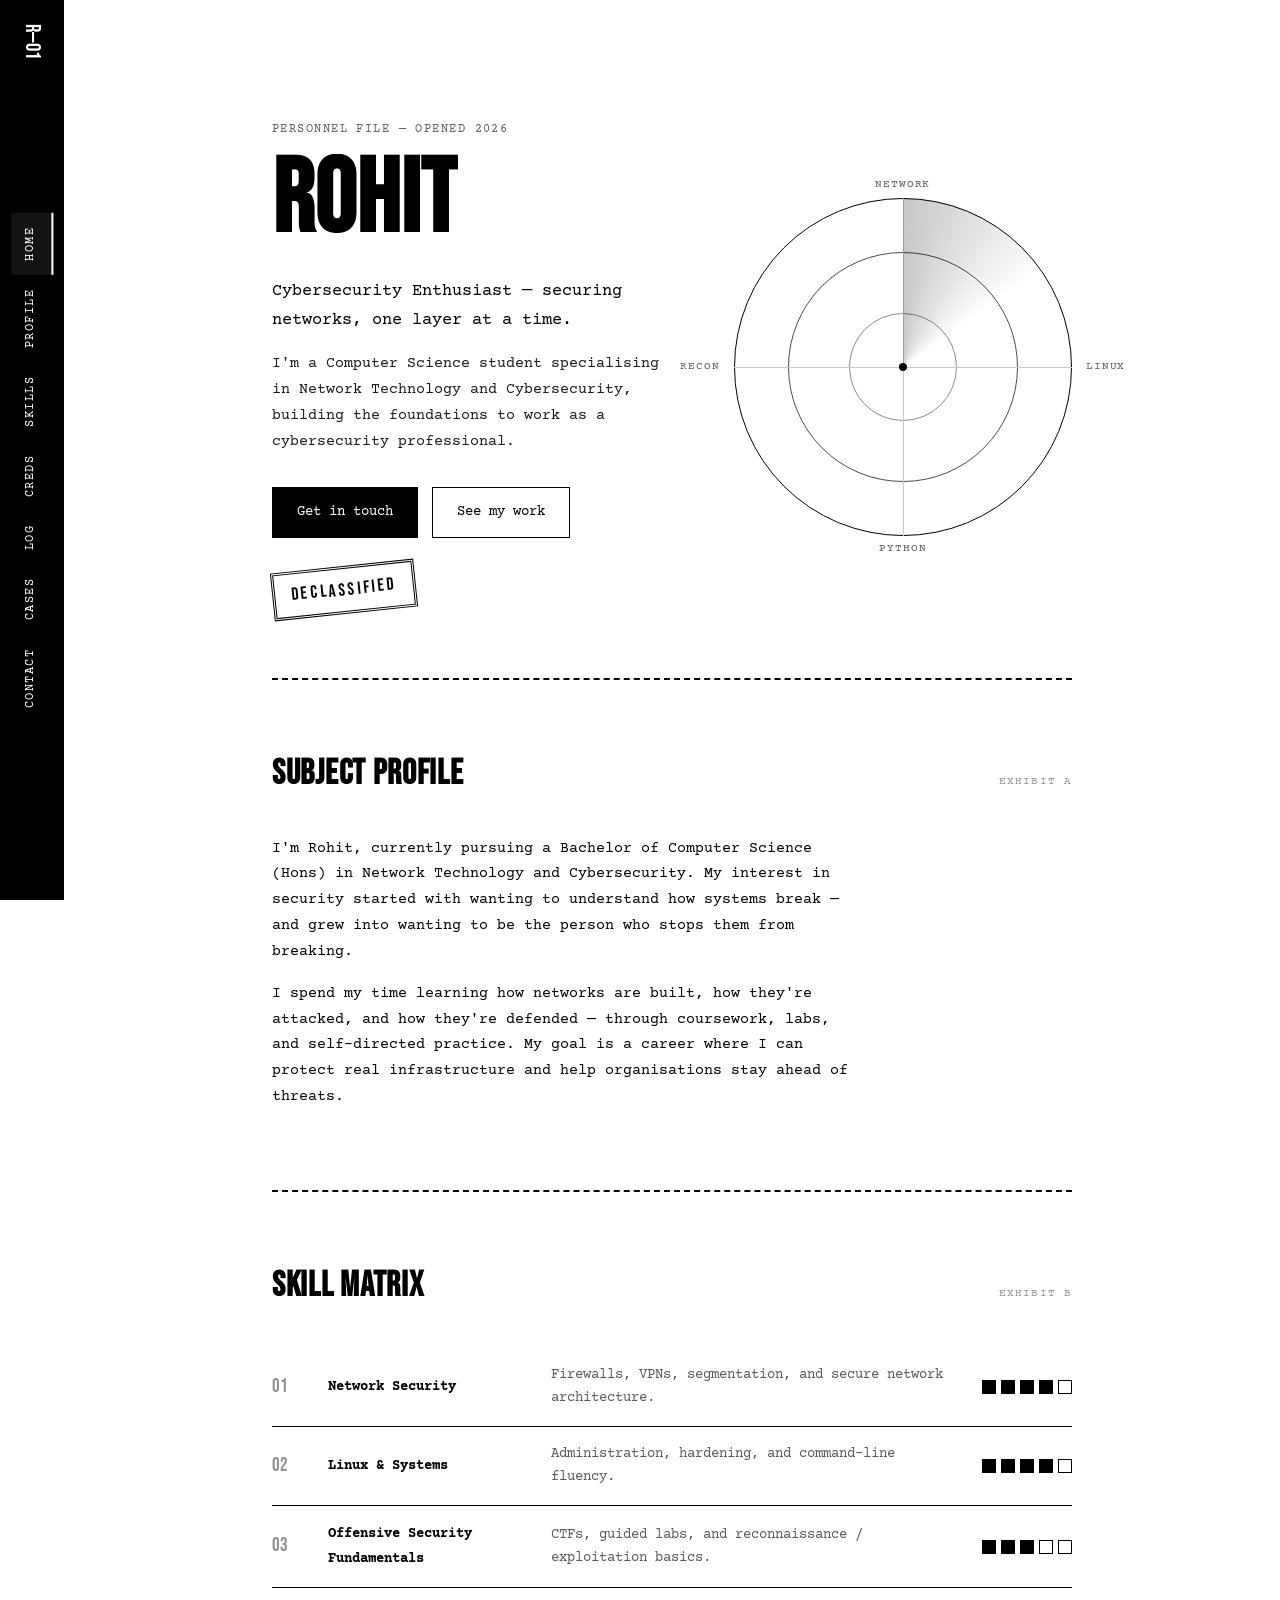
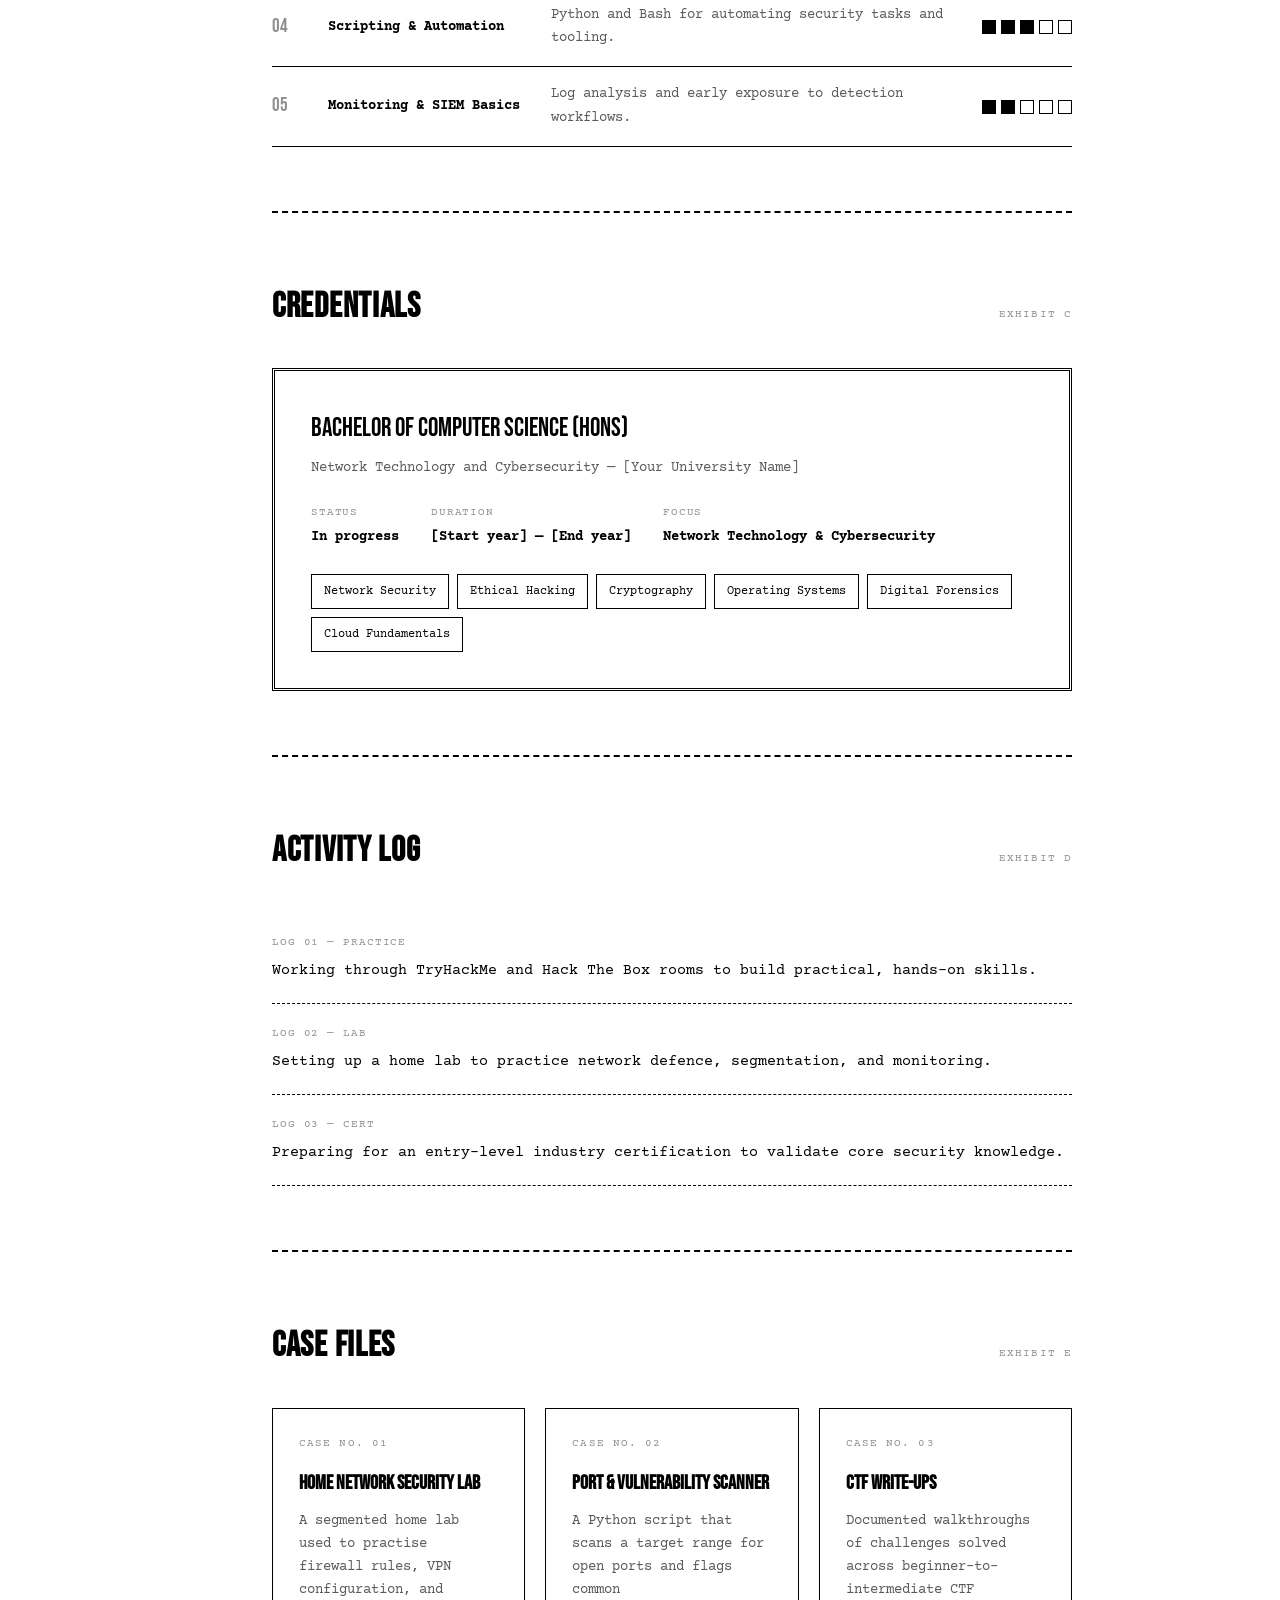
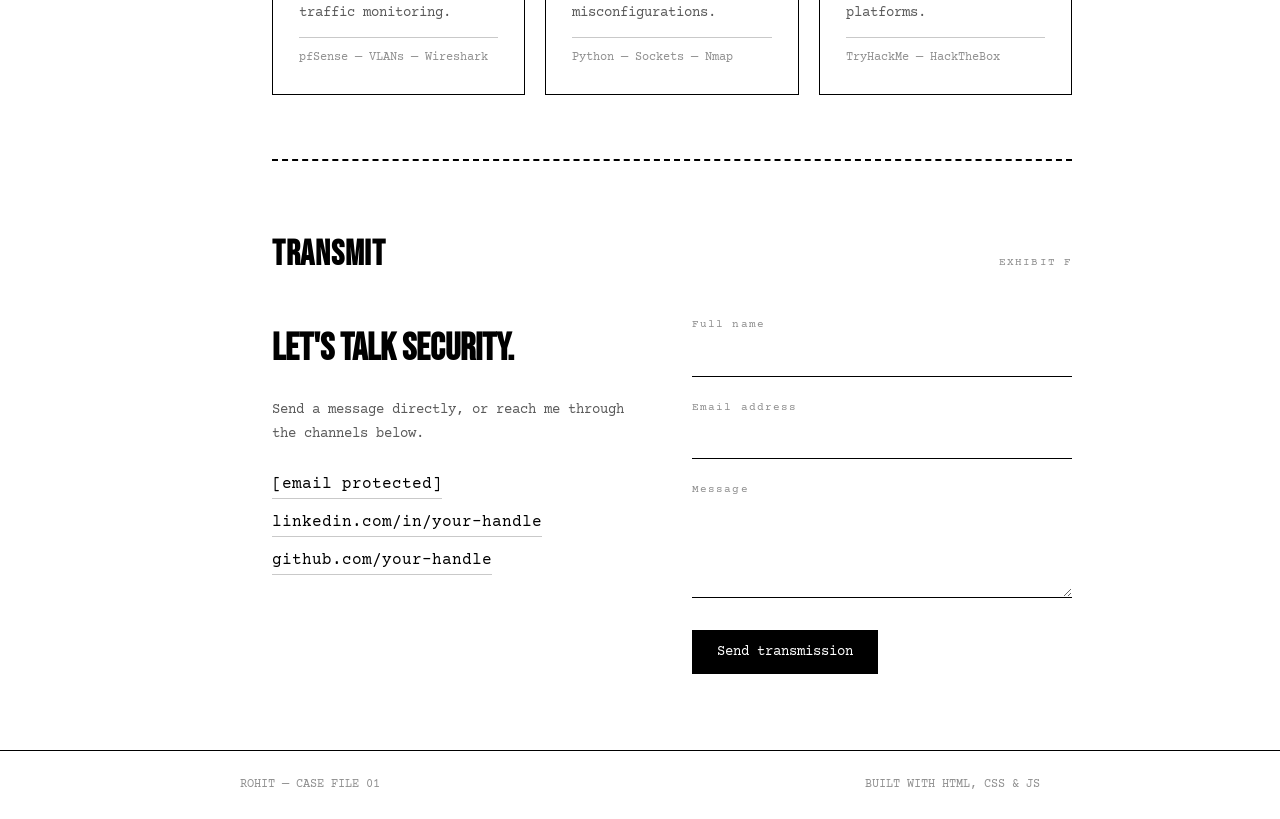
==== portfolio/index.html @ 773efa2f "Add portfolio folder" ====
<!DOCTYPE html>
<html lang="en">
<head>
<meta charset="UTF-8">
<meta name="viewport" content="width=device-width, initial-scale=1, viewport-fit=cover">
<title>Rohit — Case File</title>
<link rel="icon" href="favicon.ico">

<!-- Two Google Fonts: Bebas Neue for big headings, Courier Prime for body text (typewriter feel) -->
<link rel="preconnect" href="https://fonts.googleapis.com">
<link rel="preconnect" href="https://fonts.gstatic.com" crossorigin>
<link href="https://fonts.googleapis.com/css2?family=Bebas+Neue&family=Courier+Prime:wght@400;700&display=swap" rel="stylesheet">

<link rel="stylesheet" href="assets/css/style.css">
</head>
<body>

<!-- ===== SIDEBAR (desktop) ===== -->
<div class="sidebar">
  <div class="logo">R—01</div>
  <nav id="navLinks">
    <a href="#hero">HOME</a>
    <a href="#about">PROFILE</a>
    <a href="#focus">SKILLS</a>
    <a href="#education">CREDS</a>
    <a href="#now">LOG</a>
    <a href="#work">CASES</a>
    <a href="#contact">CONTACT</a>
  </nav>
  <div></div>
</div>

<!-- ===== TOP BAR (mobile) ===== -->
<nav class="mobile-nav">
  <a href="#hero">HOME</a>
  <a href="#about">PROFILE</a>
  <a href="#focus">SKILLS</a>
  <a href="#education">CREDS</a>
  <a href="#now">LOG</a>
  <a href="#work">CASES</a>
  <a href="#contact">CONTACT</a>
</nav>

<main>
  <div class="container">

    <!-- ===== HERO ===== -->
    <section id="hero" class="hero">
      <div class="hero-text">
        <div class="kicker">PERSONNEL FILE — OPENED 2026</div>

        <div class="redact-box">
          <h1>ROHIT</h1>
          <div class="redact-bar"></div>
        </div>

        <p class="role">Cybersecurity Enthusiast — securing networks, one layer at a time.</p>
        <p class="lede">I'm a Computer Science student specialising in Network Technology and Cybersecurity, building the foundations to work as a cybersecurity professional.</p>

        <div class="btn-row">
          <a class="btn filled" href="#contact">Get in touch</a>
          <a class="btn" href="#work">See my work</a>
        </div>

        <div class="stamp">DECLASSIFIED</div>
      </div>

      <div class="hero-radar">
        <div class="radar-wrap" aria-hidden="true">
          <div class="radar-ring r1"></div>
          <div class="radar-ring r2"></div>
          <div class="radar-ring r3"></div>
          <div class="radar-cross"></div>
          <div class="radar-sweep"></div>
          <div class="radar-center"></div>
          <span class="radar-label n">NETWORK</span>
          <span class="radar-label e">LINUX</span>
          <span class="radar-label s">PYTHON</span>
          <span class="radar-label w">RECON</span>
        </div>
      </div>
    </section>

    <hr class="divider">

    <!-- ===== ABOUT ===== -->
    <section id="about" class="about">
      <div class="section-head">
        <h2>Subject Profile</h2>
        <span class="label">EXHIBIT A</span>
      </div>
      <p>I'm Rohit, currently pursuing a Bachelor of Computer Science (Hons) in Network Technology and Cybersecurity. My interest in security started with wanting to understand how systems break — and grew into wanting to be the person who stops them from breaking.</p>
      <p>I spend my time learning how networks are built, how they're attacked, and how they're defended — through coursework, labs, and self-directed practice. My goal is a career where I can protect real infrastructure and help organisations stay ahead of threats.</p>
    </section>

    <hr class="divider">

    <!-- ===== SKILLS ===== -->
    <section id="focus">
      <div class="section-head">
        <h2>Skill Matrix</h2>
        <span class="label">EXHIBIT B</span>
      </div>

      <div class="skill-row">
        <span class="index">01</span>
        <span class="name">Network Security</span>
        <span class="desc">Firewalls, VPNs, segmentation, and secure network architecture.</span>
        <div class="boxes"><span class="filled"></span><span class="filled"></span><span class="filled"></span><span class="filled"></span><span></span></div>
      </div>
      <div class="skill-row">
        <span class="index">02</span>
        <span class="name">Linux &amp; Systems</span>
        <span class="desc">Administration, hardening, and command-line fluency.</span>
        <div class="boxes"><span class="filled"></span><span class="filled"></span><span class="filled"></span><span class="filled"></span><span></span></div>
      </div>
      <div class="skill-row">
        <span class="index">03</span>
        <span class="name">Offensive Security Fundamentals</span>
        <span class="desc">CTFs, guided labs, and reconnaissance / exploitation basics.</span>
        <div class="boxes"><span class="filled"></span><span class="filled"></span><span class="filled"></span><span></span><span></span></div>
      </div>
      <div class="skill-row">
        <span class="index">04</span>
        <span class="name">Scripting &amp; Automation</span>
        <span class="desc">Python and Bash for automating security tasks and tooling.</span>
        <div class="boxes"><span class="filled"></span><span class="filled"></span><span class="filled"></span><span></span><span></span></div>
      </div>
      <div class="skill-row">
        <span class="index">05</span>
        <span class="name">Monitoring &amp; SIEM Basics</span>
        <span class="desc">Log analysis and early exposure to detection workflows.</span>
        <div class="boxes"><span class="filled"></span><span class="filled"></span><span></span><span></span><span></span></div>
      </div>
    </section>

    <hr class="divider">

    <!-- ===== EDUCATION ===== -->
    <section id="education">
      <div class="section-head">
        <h2>Credentials</h2>
        <span class="label">EXHIBIT C</span>
      </div>
      <div class="credential">
        <div class="degree">Bachelor of Computer Science (Hons)</div>
        <div class="school">Network Technology and Cybersecurity — [Your University Name]</div>
        <div class="cred-meta">
          <div><span>STATUS</span><b>In progress</b></div>
          <div><span>DURATION</span><b>[Start year] — [End year]</b></div>
          <div><span>FOCUS</span><b>Network Technology &amp; Cybersecurity</b></div>
        </div>
        <ul class="course-list">
          <li>Network Security</li>
          <li>Ethical Hacking</li>
          <li>Cryptography</li>
          <li>Operating Systems</li>
          <li>Digital Forensics</li>
          <li>Cloud Fundamentals</li>
        </ul>
      </div>
    </section>

    <hr class="divider">

    <!-- ===== ACTIVITY LOG ===== -->
    <section id="now">
      <div class="section-head">
        <h2>Activity Log</h2>
        <span class="label">EXHIBIT D</span>
      </div>
      <div class="log-item">
        <span class="tag">LOG 01 — PRACTICE</span>
        <p>Working through TryHackMe and Hack The Box rooms to build practical, hands-on skills.</p>
      </div>
      <div class="log-item">
        <span class="tag">LOG 02 — LAB</span>
        <p>Setting up a home lab to practice network defence, segmentation, and monitoring.</p>
      </div>
      <div class="log-item">
        <span class="tag">LOG 03 — CERT</span>
        <p>Preparing for an entry-level industry certification to validate core security knowledge.</p>
      </div>
    </section>

    <hr class="divider">

    <!-- ===== PROJECTS ===== -->
    <section id="work">
      <div class="section-head">
        <h2>Case Files</h2>
        <span class="label">EXHIBIT E</span>
      </div>
      <div class="cases">
        <div class="case-card">
          <span class="num">CASE NO. 01</span>
          <h3>Home Network Security Lab</h3>
          <p>A segmented home lab used to practise firewall rules, VPN configuration, and traffic monitoring.</p>
          <span class="stack">pfSense — VLANs — Wireshark</span>
        </div>
        <div class="case-card">
          <span class="num">CASE NO. 02</span>
          <h3>Port &amp; Vulnerability Scanner</h3>
          <p>A Python script that scans a target range for open ports and flags common misconfigurations.</p>
          <span class="stack">Python — Sockets — Nmap</span>
        </div>
        <div class="case-card">
          <span class="num">CASE NO. 03</span>
          <h3>CTF Write-ups</h3>
          <p>Documented walkthroughs of challenges solved across beginner-to-intermediate CTF platforms.</p>
          <span class="stack">TryHackMe — HackTheBox</span>
        </div>
      </div>
    </section>

    <hr class="divider">

    <!-- ===== CONTACT ===== -->
    <section id="contact">
      <div class="section-head">
        <h2>Transmit</h2>
        <span class="label">EXHIBIT F</span>
      </div>
      <div class="transmit">
        <div class="transmit-info">
          <h2>Let's talk security.</h2>
          <p>Send a message directly, or reach me through the channels below.</p>
          <div class="direct-links">
            <a href="mailto:[email protected]">[email protected]</a>
            <a href="https://linkedin.com/in/your-handle" target="_blank" rel="noopener">linkedin.com/in/your-handle</a>
            <a href="https://github.com/your-handle" target="_blank" rel="noopener">github.com/your-handle</a>
          </div>
        </div>

        <form id="transmitForm">
          <div class="field">
            <label for="fname">Full name</label>
            <input type="text" id="fname" required>
          </div>
          <div class="field">
            <label for="femail">Email address</label>
            <input type="email" id="femail" required>
          </div>
          <div class="field">
            <label for="fmsg">Message</label>
            <textarea id="fmsg" required></textarea>
          </div>
          <button type="submit" class="btn filled">Send transmission</button>
          <div class="form-status" id="formStatus"></div>
        </form>
      </div>
    </section>

  </div>
</main>

<footer>
  <div class="foot-inner">
    <span>ROHIT — CASE FILE 01</span>
    <span>BUILT WITH HTML, CSS &amp; JS</span>
  </div>
</footer>

<script src="assets/js/main.js"></script>

</body>
</html>
---- portfolio/assets/css/style.css ----
/* ============================================
   1. VARIABLES — all colors/fonts defined once
   ============================================ */
:root{
  --black:#000000;
  --white:#ffffff;
  --gray:#5a5a5a;
  --gray-light:#8f8f8f;
  --line-light:#c9c9c9;
  --font-heading:'Bebas Neue', sans-serif;
  --font-body:'Courier Prime', monospace;
  --sidebar-width:64px;
}

/* ============================================
   2. RESET — basic reset so browsers behave the same
   ============================================ */
*{ box-sizing:border-box; margin:0; padding:0; }

body{
  background:var(--white);
  color:var(--black);
  font-family:var(--font-body);
  line-height:1.7;
}

a{ color:inherit; text-decoration:none; }

/* ============================================
   3. SIDEBAR NAVIGATION (desktop)
   A fixed black strip on the left with vertical text links.
   "writing-mode: vertical-rl" is what turns the text sideways.
   ============================================ */
.sidebar{
  position:fixed;
  top:0; left:0; bottom:0;
  width:var(--sidebar-width);
  background:var(--black);
  display:flex;
  flex-direction:column;
  align-items:center;
  justify-content:space-between;
  padding:24px 0;
}
.sidebar .logo{
  color:var(--white);
  font-family:var(--font-heading);
  font-size:1.3rem;
  writing-mode:vertical-rl; /* rotates the text to run top-to-bottom */
}
.sidebar nav{ display:flex; flex-direction:column; }
.sidebar nav a{
  writing-mode:vertical-rl;
  transform:rotate(180deg); /* flips it so it still reads correctly */
  color:var(--white);
  font-size:0.75rem;
  letter-spacing:0.12em;
  padding:14px 10px;
  border-left:2px solid transparent;
}
.sidebar nav a:hover,
.sidebar nav a.active{
  border-left-color:var(--white);
  background:rgba(255,255,255,0.08);
}

/* Hide the sidebar on small screens and use a top bar instead */
.sidebar{ display:none; }
.mobile-nav{
  position:sticky;
  top:0;
  background:var(--black);
  overflow-x:auto;
  white-space:nowrap;
  z-index:100;
}
.mobile-nav a{
  display:inline-block;
  color:var(--white);
  font-size:0.75rem;
  letter-spacing:0.1em;
  padding:16px;
}

@media (min-width:820px){
  .sidebar{ display:flex; }   /* show sidebar on larger screens */
  .mobile-nav{ display:none; } /* hide top bar on larger screens */
}

/* ============================================
   4. PAGE LAYOUT
   ============================================ */
main{
  padding:0 24px;
}
@media (min-width:820px){
  main{ margin-left:var(--sidebar-width); padding:0 48px; }
}
.container{
  max-width:800px;
  margin:0 auto;
}

section{ padding:64px 0; }

/* A simple dashed line used between sections, like a tear-off perforation */
.divider{
  border:none;
  border-top:2px dashed var(--black);
  margin:0;
}

/* Header row used at the top of every section: title + small label */
.section-head{
  display:flex;
  justify-content:space-between;
  align-items:baseline;
  flex-wrap:wrap;
  gap:12px;
  margin-bottom:32px;
}
.section-head h2{
  font-family:var(--font-heading);
  font-size:2.2rem;
  letter-spacing:0.02em;
}
.section-head .label{
  font-size:0.7rem;
  letter-spacing:0.1em;
  color:var(--gray-light);
}

/* ============================================
   5. HERO SECTION
   ============================================ */
.hero{
  padding-top:100px;
  display:flex;
  flex-direction:column;
  gap:48px;
}
@media (min-width:900px){
  .hero{ flex-direction:row; align-items:center; padding-top:120px; }
  .hero-text{ flex:1.1; }
  .hero-radar{ flex:0.9; }
}

.hero .kicker{
  font-size:0.75rem;
  letter-spacing:0.12em;
  color:var(--gray);
  margin-bottom:14px;
}

/* The "redacted name" effect:
   a black bar sits on top of the name, then shrinks away on page load. */
.redact-box{
  position:relative;
  display:inline-block;
  overflow:hidden;
}
.hero h1{
  font-family:var(--font-heading);
  font-size:clamp(3.5rem, 12vw, 6.5rem);
  line-height:0.9;
}
.redact-bar{
  position:absolute;
  inset:0;
  background:var(--black);
  transform-origin:right;
  animation:reveal 0.8s 0.4s ease forwards; /* runs once, 0.4s after load */
}
@keyframes reveal{
  to{ transform:scaleX(0); }
}

.hero .role{ margin-top:20px; font-size:1.05rem; max-width:40ch; }
.hero .lede{ margin-top:16px; color:#1a1a1a; font-size:0.95rem; max-width:50ch; }

.btn-row{ display:flex; gap:14px; flex-wrap:wrap; margin-top:32px; }
.btn{
  font-family:var(--font-body);
  font-size:0.85rem;
  padding:13px 24px;
  border:1px solid var(--black);
}
.btn.filled{ background:var(--black); color:var(--white); }
.btn:hover{ background:var(--black); color:var(--white); }

.stamp{
  display:inline-block;
  margin-top:28px;
  font-family:var(--font-heading);
  font-size:1.1rem;
  letter-spacing:0.15em;
  border:3px double var(--black);
  padding:6px 16px;
  transform:rotate(-6deg);
}

/* -------- radar graphic -------- */
.radar-wrap{
  position:relative;
  width:min(100%, 380px);
  aspect-ratio:1;
  margin:0 auto;
}
.radar-ring{
  position:absolute;
  border:1px solid var(--black);
  border-radius:50%;
}
.r1{ inset:0; }
.r2{ inset:16%; opacity:0.7; }
.r3{ inset:34%; opacity:0.45; }
.radar-cross{
  position:absolute;
  inset:0;
}
.radar-cross::before, .radar-cross::after{
  content:"";
  position:absolute;
  background:var(--line-light);
}
.radar-cross::before{ left:0; right:0; top:50%; height:1px; }
.radar-cross::after{ top:0; bottom:0; left:50%; width:1px; }
.radar-sweep{
  position:absolute;
  inset:0;
  border-radius:50%;
  background:conic-gradient(from 0deg, rgba(0,0,0,0.22), transparent 55deg);
  animation:spin 7s linear infinite;
  -webkit-mask-image:radial-gradient(circle, black 99%, transparent 100%);
  mask-image:radial-gradient(circle, black 99%, transparent 100%);
}
@keyframes spin{ to{ transform:rotate(360deg); } }
@media (prefers-reduced-motion: reduce){
  .radar-sweep{ animation:none; opacity:0.15; }
}
.radar-center{
  position:absolute;
  top:50%; left:50%;
  width:8px; height:8px;
  background:var(--black);
  border-radius:50%;
  transform:translate(-50%,-50%);
}
.radar-label{
  position:absolute;
  font-size:0.68rem;
  letter-spacing:0.08em;
  color:var(--gray);
  white-space:nowrap;
}
.radar-label.n{ top:-22px; left:50%; transform:translateX(-50%); }
.radar-label.e{ right:-14px; top:50%; transform:translate(100%,-50%); }
.radar-label.s{ bottom:-22px; left:50%; transform:translateX(-50%); }
.radar-label.w{ left:-14px; top:50%; transform:translate(-100%,-50%); }
@media (max-width:520px){ .radar-label{ font-size:0.6rem; } }

/* ============================================
   6. ABOUT SECTION
   ============================================ */
.about p{ max-width:64ch; font-size:0.95rem; margin-bottom:16px; }

/* ============================================
   7. SKILL MATRIX (list with checkbox-style squares)
   ============================================ */
.skill-row{
  display:grid;
  grid-template-columns:40px 1fr 2fr auto;
  gap:16px;
  align-items:center;
  padding:16px 0;
  border-bottom:1px solid var(--black);
}
.skill-row:first-child{ border-top:1px solid var(--black); }
@media (max-width:700px){
  .skill-row{ grid-template-columns:32px 1fr; row-gap:6px; }
  .skill-row .desc, .skill-row .boxes{ grid-column:2; }
}
.skill-row .index{ font-family:var(--font-heading); font-size:1.2rem; color:var(--gray-light); }
.skill-row .name{ font-weight:700; font-size:0.9rem; }
.skill-row .desc{ font-size:0.85rem; color:var(--gray); }
.boxes{ display:flex; gap:5px; }
.boxes span{ width:14px; height:14px; border:1px solid var(--black); display:block; }
.boxes span.filled{ background:var(--black); }

/* ============================================
   8. CREDENTIALS (education)
   ============================================ */
.credential{
  border:3px double var(--black);
  padding:36px;
}
.credential .degree{ font-family:var(--font-heading); font-size:1.6rem; margin-bottom:6px; }
.credential .school{ color:var(--gray); font-size:0.85rem; margin-bottom:24px; }
.cred-meta{ display:flex; gap:32px; flex-wrap:wrap; margin-bottom:24px; }
.cred-meta div span{ display:block; font-size:0.68rem; color:var(--gray-light); letter-spacing:0.08em; }
.cred-meta div b{ font-size:0.88rem; }
.course-list{ display:flex; flex-wrap:wrap; gap:8px; list-style:none; }
.course-list li{ border:1px solid var(--black); padding:6px 12px; font-size:0.78rem; }

/* ============================================
   9. ACTIVITY LOG
   ============================================ */
.log-item{
  padding:20px 0;
  border-bottom:1px dashed var(--black);
}
.log-item .tag{ font-size:0.7rem; color:var(--gray-light); letter-spacing:0.08em; display:block; margin-bottom:6px; }
.log-item p{ font-size:0.92rem; }

/* ============================================
   10. CASE FILES (projects)
   ============================================ */
.cases{ display:grid; gap:20px; }
@media (min-width:820px){ .cases{ grid-template-columns:repeat(3,1fr); } }
.case-card{ border:1px solid var(--black); padding:26px; }
.case-card .num{ font-size:0.68rem; color:var(--gray-light); letter-spacing:0.1em; display:block; margin-bottom:12px; }
.case-card h3{ font-family:var(--font-heading); font-size:1.25rem; margin-bottom:10px; }
.case-card p{ font-size:0.85rem; color:var(--gray); }
.case-card .stack{ display:block; margin-top:12px; font-size:0.72rem; color:var(--gray-light); border-top:1px solid var(--line-light); padding-top:10px; }

/* ============================================
   11. CONTACT FORM ("Transmit")
   ============================================ */
.transmit{ display:grid; gap:40px; }
@media (min-width:820px){ .transmit{ grid-template-columns:1fr 1fr; } }
.transmit-info h2{ font-family:var(--font-heading); font-size:2.4rem; margin-bottom:16px; }
.transmit-info p{ font-size:0.9rem; color:var(--gray); margin-bottom:24px; }
.direct-links{ display:flex; flex-direction:column; gap:10px; }
.direct-links a{ border-bottom:1px solid var(--line-light); width:fit-content; }
.direct-links a:hover{ border-color:var(--black); }

.field{ margin-bottom:22px; }
.field label{ display:block; font-size:0.68rem; letter-spacing:0.1em; color:var(--gray-light); margin-bottom:8px; }
.field input, .field textarea{
  width:100%;
  border:none;
  border-bottom:1px solid var(--black);
  background:transparent;
  font-family:var(--font-body);
  font-size:0.95rem;
  padding:8px 2px;
}
.field input:focus, .field textarea:focus{ outline:none; border-bottom-width:2px; }
.field textarea{ min-height:90px; resize:vertical; }
.form-status{ margin-top:12px; font-size:0.8rem; color:var(--gray); }

/* ============================================
   12. FOOTER
   ============================================ */
footer{ border-top:1px solid var(--black); padding:24px; font-size:0.72rem; color:var(--gray-light); }
footer .foot-inner{ max-width:800px; margin:0 auto; display:flex; justify-content:space-between; flex-wrap:wrap; gap:8px; }

/* Respect users who prefer less motion */
@media (prefers-reduced-motion: reduce){
  .redact-bar{ animation:none; transform:scaleX(0); }
}
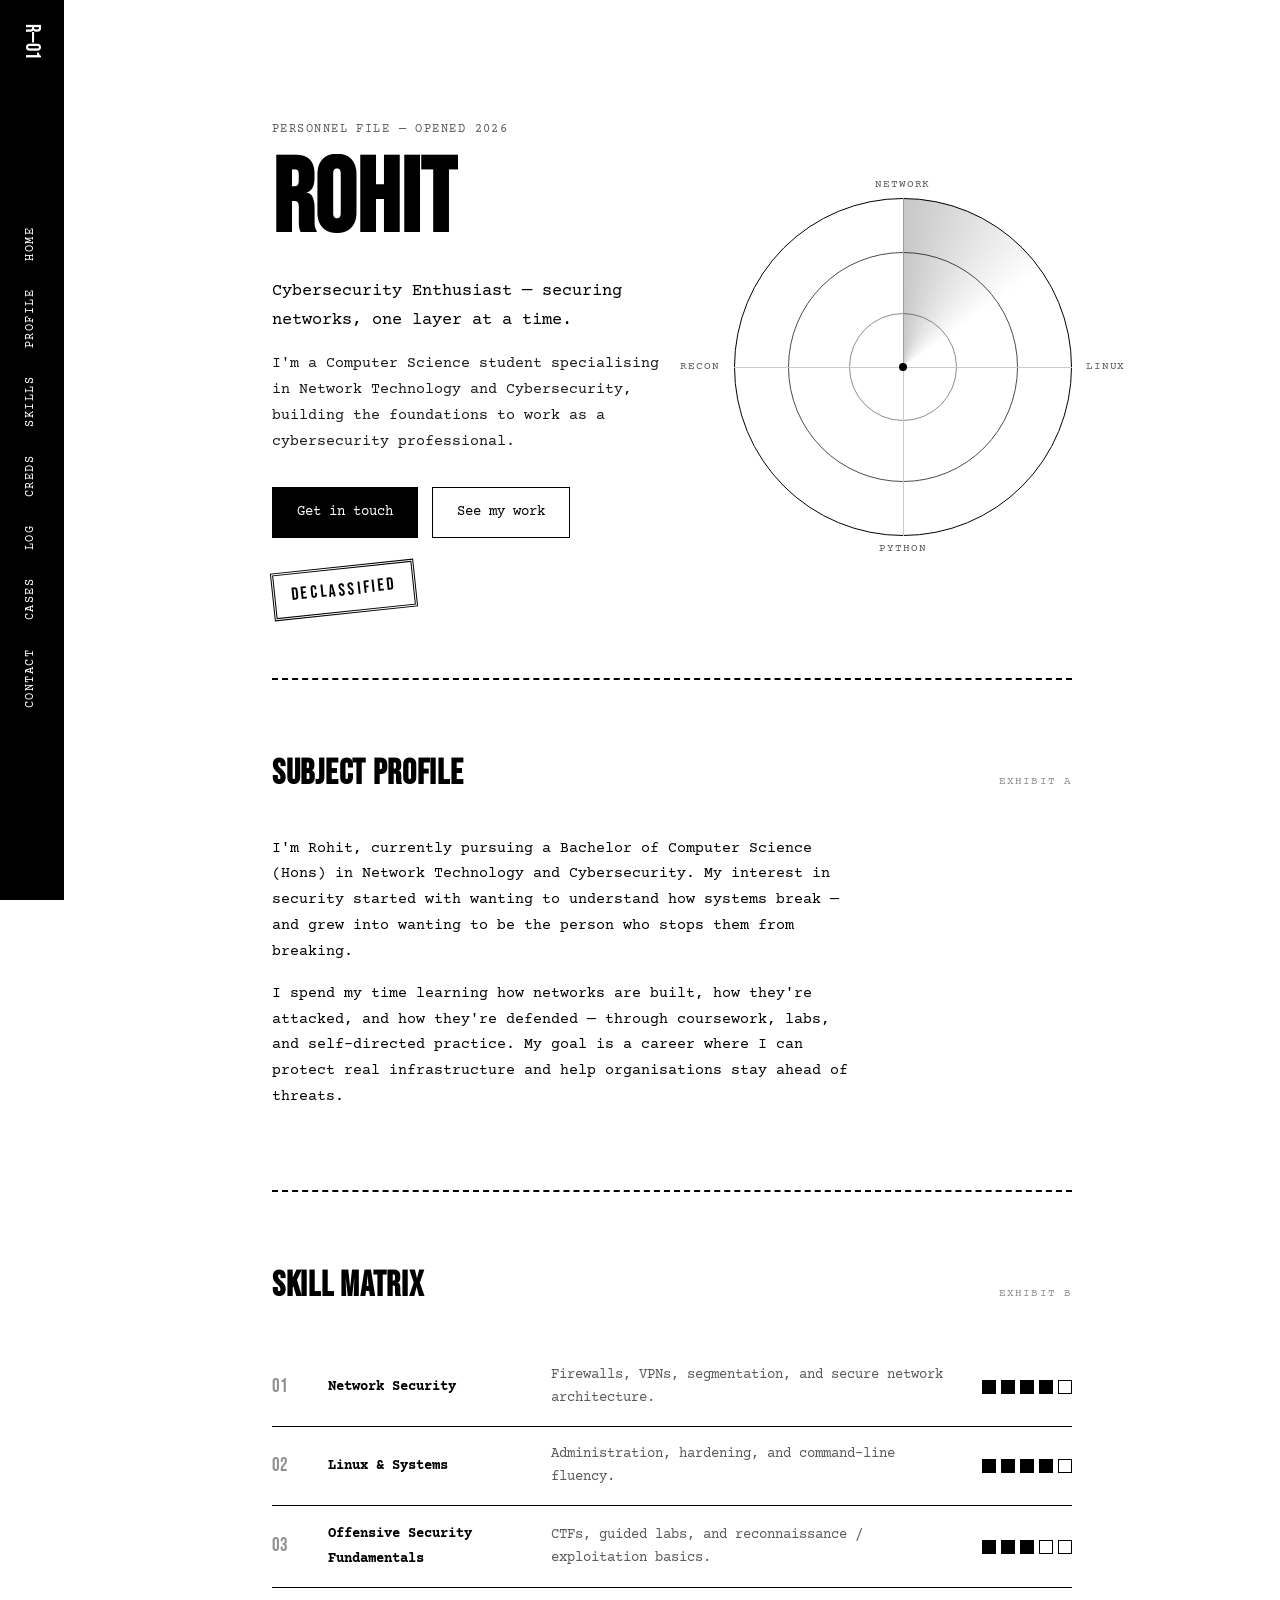
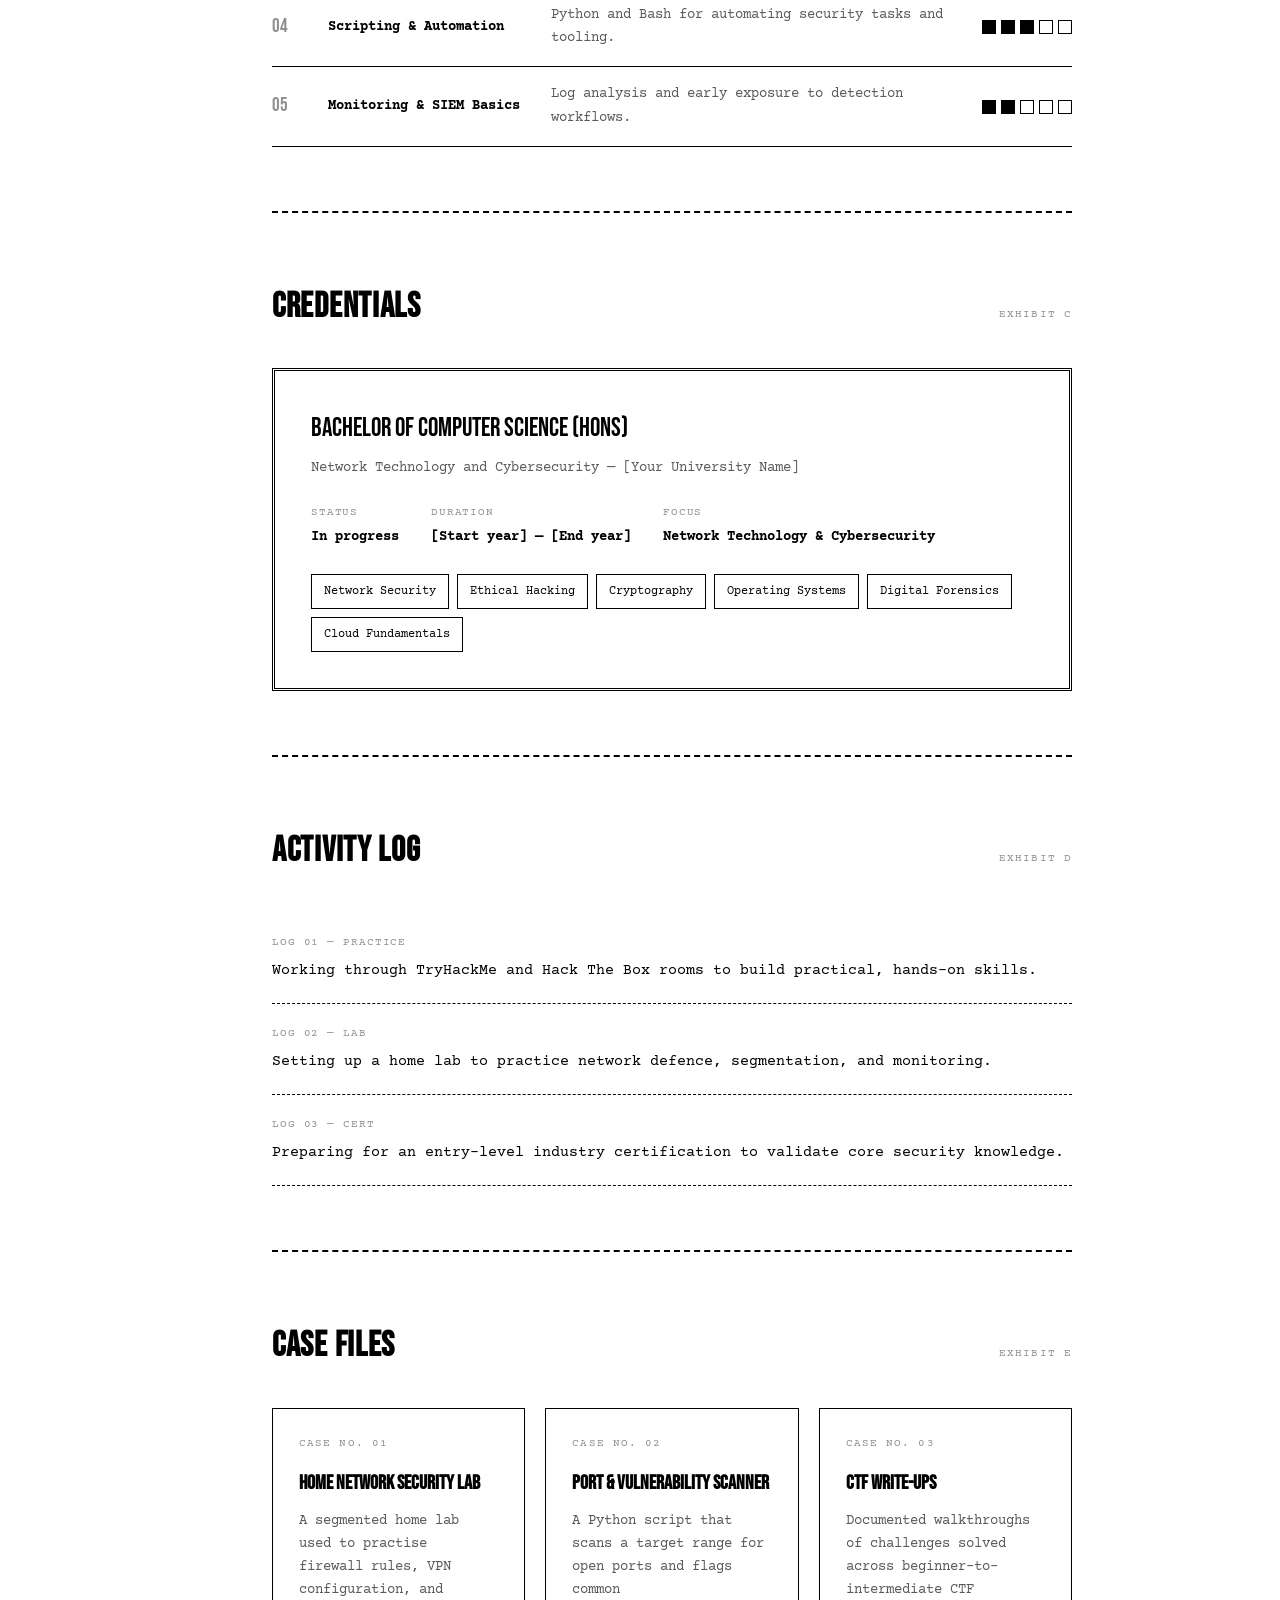
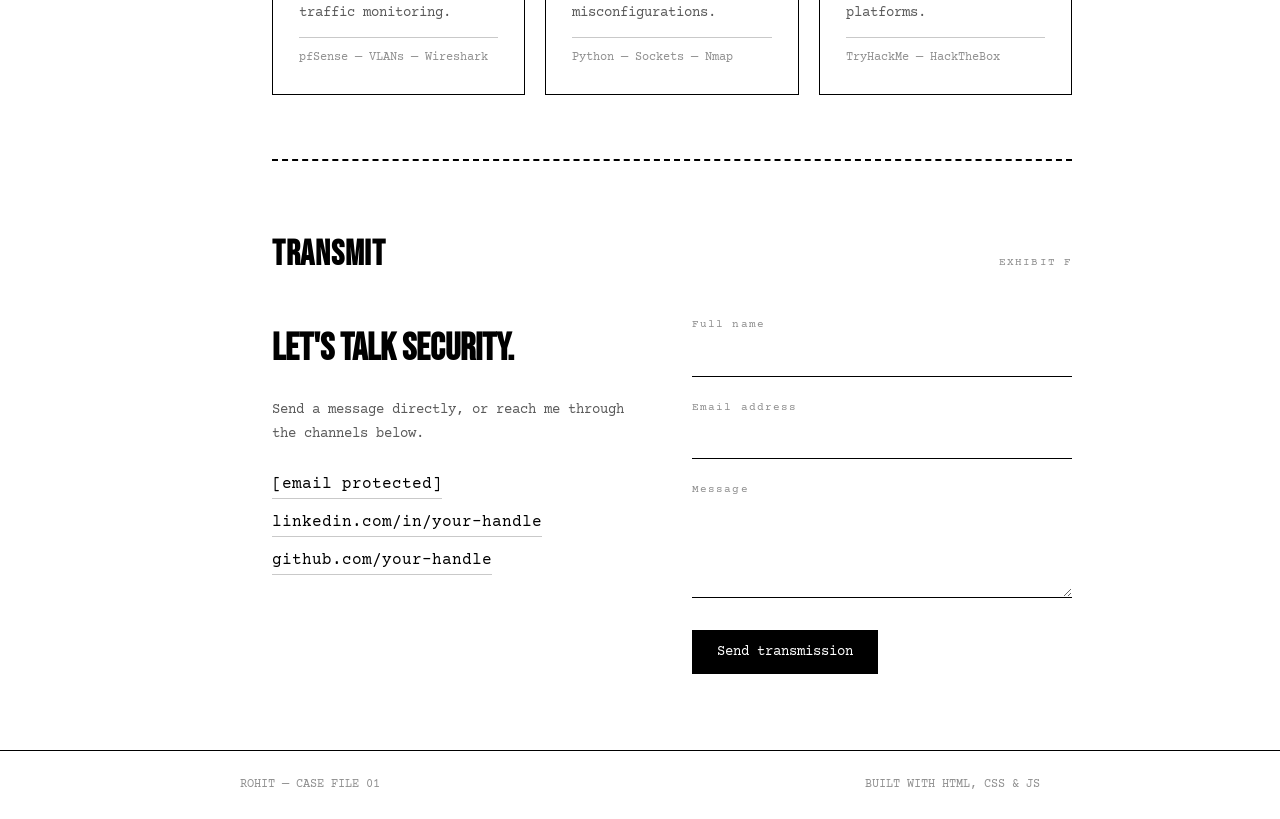
==== commit a53827e5: "css" ====
--- a/portfolio/index.html
+++ b/portfolio/index.html
@@ -1,24 +1,41 @@
 <!DOCTYPE html>
 <html lang="en">
+
 <head>
-<meta charset="UTF-8">
-<meta name="viewport" content="width=device-width, initial-scale=1, viewport-fit=cover">
-<title>Rohit — Case File</title>
-<link rel="icon" href="favicon.ico">
-
-<!-- Two Google Fonts: Bebas Neue for big headings, Courier Prime for body text (typewriter feel) -->
-<link rel="preconnect" href="https://fonts.googleapis.com">
-<link rel="preconnect" href="https://fonts.gstatic.com" crossorigin>
-<link href="https://fonts.googleapis.com/css2?family=Bebas+Neue&family=Courier+Prime:wght@400;700&display=swap" rel="stylesheet">
-
-<link rel="stylesheet" href="assets/css/style.css">
+  <meta charset="UTF-8">
+  <meta name="viewport" content="width=device-width, initial-scale=1, viewport-fit=cover">
+  <title>Rohit — Case File</title>
+  <link rel="icon" href="favicon.ico">
+
+  <!-- Two Google Fonts: Bebas Neue for big headings, Courier Prime for body text (typewriter feel) -->
+  <link rel="preconnect" href="https://fonts.googleapis.com">
+  <link rel="preconnect" href="https://fonts.gstatic.com" crossorigin>
+  <link href="https://fonts.googleapis.com/css2?family=Bebas+Neue&family=Courier+Prime:wght@400;700&display=swap"
+    rel="stylesheet">
+
+  <link rel="stylesheet" href="assets/css/style.css">
+  <link rel="stylesheet" href="assets/css/radar.css">
 </head>
+
 <body>
 
-<!-- ===== SIDEBAR (desktop) ===== -->
-<div class="sidebar">
-  <div class="logo">R—01</div>
-  <nav id="navLinks">
+  <!-- ===== SIDEBAR (desktop) ===== -->
+  <div class="sidebar">
+    <div class="logo">R—01</div>
+    <nav id="navLinks">
+      <a href="#hero">HOME</a>
+      <a href="#about">PROFILE</a>
+      <a href="#focus">SKILLS</a>
+      <a href="#education">CREDS</a>
+      <a href="#now">LOG</a>
+      <a href="#work">CASES</a>
+      <a href="#contact">CONTACT</a>
+    </nav>
+    <div></div>
+  </div>
+
+  <!-- ===== TOP BAR (mobile) ===== -->
+  <nav class="mobile-nav">
     <a href="#hero">HOME</a>
     <a href="#about">PROFILE</a>
     <a href="#focus">SKILLS</a>
@@ -27,241 +44,240 @@
     <a href="#work">CASES</a>
     <a href="#contact">CONTACT</a>
   </nav>
-  <div></div>
-</div>
-
-<!-- ===== TOP BAR (mobile) ===== -->
-<nav class="mobile-nav">
-  <a href="#hero">HOME</a>
-  <a href="#about">PROFILE</a>
-  <a href="#focus">SKILLS</a>
-  <a href="#education">CREDS</a>
-  <a href="#now">LOG</a>
-  <a href="#work">CASES</a>
-  <a href="#contact">CONTACT</a>
-</nav>
-
-<main>
-  <div class="container">
-
-    <!-- ===== HERO ===== -->
-    <section id="hero" class="hero">
-      <div class="hero-text">
-        <div class="kicker">PERSONNEL FILE — OPENED 2026</div>
-
-        <div class="redact-box">
-          <h1>ROHIT</h1>
-          <div class="redact-bar"></div>
-        </div>
-
-        <p class="role">Cybersecurity Enthusiast — securing networks, one layer at a time.</p>
-        <p class="lede">I'm a Computer Science student specialising in Network Technology and Cybersecurity, building the foundations to work as a cybersecurity professional.</p>
-
-        <div class="btn-row">
-          <a class="btn filled" href="#contact">Get in touch</a>
-          <a class="btn" href="#work">See my work</a>
-        </div>
-
-        <div class="stamp">DECLASSIFIED</div>
-      </div>
-
-      <div class="hero-radar">
-        <div class="radar-wrap" aria-hidden="true">
-          <div class="radar-ring r1"></div>
-          <div class="radar-ring r2"></div>
-          <div class="radar-ring r3"></div>
-          <div class="radar-cross"></div>
-          <div class="radar-sweep"></div>
-          <div class="radar-center"></div>
-          <span class="radar-label n">NETWORK</span>
-          <span class="radar-label e">LINUX</span>
-          <span class="radar-label s">PYTHON</span>
-          <span class="radar-label w">RECON</span>
-        </div>
-      </div>
-    </section>
-
-    <hr class="divider">
-
-    <!-- ===== ABOUT ===== -->
-    <section id="about" class="about">
-      <div class="section-head">
-        <h2>Subject Profile</h2>
-        <span class="label">EXHIBIT A</span>
-      </div>
-      <p>I'm Rohit, currently pursuing a Bachelor of Computer Science (Hons) in Network Technology and Cybersecurity. My interest in security started with wanting to understand how systems break — and grew into wanting to be the person who stops them from breaking.</p>
-      <p>I spend my time learning how networks are built, how they're attacked, and how they're defended — through coursework, labs, and self-directed practice. My goal is a career where I can protect real infrastructure and help organisations stay ahead of threats.</p>
-    </section>
-
-    <hr class="divider">
-
-    <!-- ===== SKILLS ===== -->
-    <section id="focus">
-      <div class="section-head">
-        <h2>Skill Matrix</h2>
-        <span class="label">EXHIBIT B</span>
-      </div>
-
-      <div class="skill-row">
-        <span class="index">01</span>
-        <span class="name">Network Security</span>
-        <span class="desc">Firewalls, VPNs, segmentation, and secure network architecture.</span>
-        <div class="boxes"><span class="filled"></span><span class="filled"></span><span class="filled"></span><span class="filled"></span><span></span></div>
-      </div>
-      <div class="skill-row">
-        <span class="index">02</span>
-        <span class="name">Linux &amp; Systems</span>
-        <span class="desc">Administration, hardening, and command-line fluency.</span>
-        <div class="boxes"><span class="filled"></span><span class="filled"></span><span class="filled"></span><span class="filled"></span><span></span></div>
-      </div>
-      <div class="skill-row">
-        <span class="index">03</span>
-        <span class="name">Offensive Security Fundamentals</span>
-        <span class="desc">CTFs, guided labs, and reconnaissance / exploitation basics.</span>
-        <div class="boxes"><span class="filled"></span><span class="filled"></span><span class="filled"></span><span></span><span></span></div>
-      </div>
-      <div class="skill-row">
-        <span class="index">04</span>
-        <span class="name">Scripting &amp; Automation</span>
-        <span class="desc">Python and Bash for automating security tasks and tooling.</span>
-        <div class="boxes"><span class="filled"></span><span class="filled"></span><span class="filled"></span><span></span><span></span></div>
-      </div>
-      <div class="skill-row">
-        <span class="index">05</span>
-        <span class="name">Monitoring &amp; SIEM Basics</span>
-        <span class="desc">Log analysis and early exposure to detection workflows.</span>
-        <div class="boxes"><span class="filled"></span><span class="filled"></span><span></span><span></span><span></span></div>
-      </div>
-    </section>
-
-    <hr class="divider">
-
-    <!-- ===== EDUCATION ===== -->
-    <section id="education">
-      <div class="section-head">
-        <h2>Credentials</h2>
-        <span class="label">EXHIBIT C</span>
-      </div>
-      <div class="credential">
-        <div class="degree">Bachelor of Computer Science (Hons)</div>
-        <div class="school">Network Technology and Cybersecurity — [Your University Name]</div>
-        <div class="cred-meta">
-          <div><span>STATUS</span><b>In progress</b></div>
-          <div><span>DURATION</span><b>[Start year] — [End year]</b></div>
-          <div><span>FOCUS</span><b>Network Technology &amp; Cybersecurity</b></div>
-        </div>
-        <ul class="course-list">
-          <li>Network Security</li>
-          <li>Ethical Hacking</li>
-          <li>Cryptography</li>
-          <li>Operating Systems</li>
-          <li>Digital Forensics</li>
-          <li>Cloud Fundamentals</li>
-        </ul>
-      </div>
-    </section>
-
-    <hr class="divider">
-
-    <!-- ===== ACTIVITY LOG ===== -->
-    <section id="now">
-      <div class="section-head">
-        <h2>Activity Log</h2>
-        <span class="label">EXHIBIT D</span>
-      </div>
-      <div class="log-item">
-        <span class="tag">LOG 01 — PRACTICE</span>
-        <p>Working through TryHackMe and Hack The Box rooms to build practical, hands-on skills.</p>
-      </div>
-      <div class="log-item">
-        <span class="tag">LOG 02 — LAB</span>
-        <p>Setting up a home lab to practice network defence, segmentation, and monitoring.</p>
-      </div>
-      <div class="log-item">
-        <span class="tag">LOG 03 — CERT</span>
-        <p>Preparing for an entry-level industry certification to validate core security knowledge.</p>
-      </div>
-    </section>
-
-    <hr class="divider">
-
-    <!-- ===== PROJECTS ===== -->
-    <section id="work">
-      <div class="section-head">
-        <h2>Case Files</h2>
-        <span class="label">EXHIBIT E</span>
-      </div>
-      <div class="cases">
-        <div class="case-card">
-          <span class="num">CASE NO. 01</span>
-          <h3>Home Network Security Lab</h3>
-          <p>A segmented home lab used to practise firewall rules, VPN configuration, and traffic monitoring.</p>
-          <span class="stack">pfSense — VLANs — Wireshark</span>
-        </div>
-        <div class="case-card">
-          <span class="num">CASE NO. 02</span>
-          <h3>Port &amp; Vulnerability Scanner</h3>
-          <p>A Python script that scans a target range for open ports and flags common misconfigurations.</p>
-          <span class="stack">Python — Sockets — Nmap</span>
-        </div>
-        <div class="case-card">
-          <span class="num">CASE NO. 03</span>
-          <h3>CTF Write-ups</h3>
-          <p>Documented walkthroughs of challenges solved across beginner-to-intermediate CTF platforms.</p>
-          <span class="stack">TryHackMe — HackTheBox</span>
-        </div>
-      </div>
-    </section>
-
-    <hr class="divider">
-
-    <!-- ===== CONTACT ===== -->
-    <section id="contact">
-      <div class="section-head">
-        <h2>Transmit</h2>
-        <span class="label">EXHIBIT F</span>
-      </div>
-      <div class="transmit">
-        <div class="transmit-info">
-          <h2>Let's talk security.</h2>
-          <p>Send a message directly, or reach me through the channels below.</p>
-          <div class="direct-links">
-            <a href="mailto:[email protected]">[email protected]</a>
-            <a href="https://linkedin.com/in/your-handle" target="_blank" rel="noopener">linkedin.com/in/your-handle</a>
-            <a href="https://github.com/your-handle" target="_blank" rel="noopener">github.com/your-handle</a>
-          </div>
-        </div>
-
-        <form id="transmitForm">
-          <div class="field">
-            <label for="fname">Full name</label>
-            <input type="text" id="fname" required>
-          </div>
-          <div class="field">
-            <label for="femail">Email address</label>
-            <input type="email" id="femail" required>
-          </div>
-          <div class="field">
-            <label for="fmsg">Message</label>
-            <textarea id="fmsg" required></textarea>
-          </div>
-          <button type="submit" class="btn filled">Send transmission</button>
-          <div class="form-status" id="formStatus"></div>
-        </form>
-      </div>
-    </section>
-
-  </div>
-</main>
-
-<footer>
-  <div class="foot-inner">
-    <span>ROHIT — CASE FILE 01</span>
-    <span>BUILT WITH HTML, CSS &amp; JS</span>
-  </div>
-</footer>
-
-<script src="assets/js/main.js"></script>
+
+  <main>
+    <div class="container">
+
+      <!-- ===== HERO ===== -->
+      <section id="hero" class="hero">
+        <div class="hero-text">
+          <div class="kicker">PERSONNEL FILE — OPENED 2026</div>
+
+          <div class="redact-box">
+            <h1>ROHIT</h1>
+            <div class="redact-bar"></div>
+          </div>
+
+          <p class="role">Cybersecurity Enthusiast — securing networks, one layer at a time.</p>
+          <p class="lede">I'm a Computer Science student specialising in Network Technology and Cybersecurity, building
+            the foundations to work as a cybersecurity professional.</p>
+
+          <div class="btn-row">
+            <a class="btn filled" href="#contact">Get in touch</a>
+            <a class="btn" href="#work">See my work</a>
+          </div>
+
+          <div class="stamp">DECLASSIFIED</div>
+        </div>
+
+        <div class="hero-radar">
+          <div class="radar-wrap" aria-hidden="true">
+            <div class="radar-ring r1"></div>
+            <div class="radar-ring r2"></div>
+            <div class="radar-ring r3"></div>
+            <div class="radar-cross"></div>
+            <div class="radar-sweep"></div>
+            <div class="radar-center"></div>
+            <span class="radar-label n">NETWORK</span>
+            <span class="radar-label e">LINUX</span>
+            <span class="radar-label s">PYTHON</span>
+            <span class="radar-label w">RECON</span>
+          </div>
+        </div>
+      </section>
+
+      <hr class="divider">
+
+      <!-- ===== ABOUT ===== -->
+      <section id="about" class="about">
+        <div class="section-head">
+          <h2>Subject Profile</h2>
+          <span class="label">EXHIBIT A</span>
+        </div>
+        <p>I'm Rohit, currently pursuing a Bachelor of Computer Science (Hons) in Network Technology and Cybersecurity.
+          My interest in security started with wanting to understand how systems break — and grew into wanting to be the
+          person who stops them from breaking.</p>
+        <p>I spend my time learning how networks are built, how they're attacked, and how they're defended — through
+          coursework, labs, and self-directed practice. My goal is a career where I can protect real infrastructure and
+          help organisations stay ahead of threats.</p>
+      </section>
+
+      <hr class="divider">
+
+      <!-- ===== SKILLS ===== -->
+      <section id="focus">
+        <div class="section-head">
+          <h2>Skill Matrix</h2>
+          <span class="label">EXHIBIT B</span>
+        </div>
+
+        <div class="skill-row">
+          <span class="index">01</span>
+          <span class="name">Network Security</span>
+          <span class="desc">Firewalls, VPNs, segmentation, and secure network architecture.</span>
+          <div class="boxes"><span class="filled"></span><span class="filled"></span><span class="filled"></span><span
+              class="filled"></span><span></span></div>
+        </div>
+        <div class="skill-row">
+          <span class="index">02</span>
+          <span class="name">Linux &amp; Systems</span>
+          <span class="desc">Administration, hardening, and command-line fluency.</span>
+          <div class="boxes"><span class="filled"></span><span class="filled"></span><span class="filled"></span><span
+              class="filled"></span><span></span></div>
+        </div>
+        <div class="skill-row">
+          <span class="index">03</span>
+          <span class="name">Offensive Security Fundamentals</span>
+          <span class="desc">CTFs, guided labs, and reconnaissance / exploitation basics.</span>
+          <div class="boxes"><span class="filled"></span><span class="filled"></span><span
+              class="filled"></span><span></span><span></span></div>
+        </div>
+        <div class="skill-row">
+          <span class="index">04</span>
+          <span class="name">Scripting &amp; Automation</span>
+          <span class="desc">Python and Bash for automating security tasks and tooling.</span>
+          <div class="boxes"><span class="filled"></span><span class="filled"></span><span
+              class="filled"></span><span></span><span></span></div>
+        </div>
+        <div class="skill-row">
+          <span class="index">05</span>
+          <span class="name">Monitoring &amp; SIEM Basics</span>
+          <span class="desc">Log analysis and early exposure to detection workflows.</span>
+          <div class="boxes"><span class="filled"></span><span
+              class="filled"></span><span></span><span></span><span></span></div>
+        </div>
+      </section>
+
+      <hr class="divider">
+
+      <!-- ===== EDUCATION ===== -->
+      <section id="education">
+        <div class="section-head">
+          <h2>Credentials</h2>
+          <span class="label">EXHIBIT C</span>
+        </div>
+        <div class="credential">
+          <div class="degree">Bachelor of Computer Science (Hons)</div>
+          <div class="school">Network Technology and Cybersecurity — [Your University Name]</div>
+          <div class="cred-meta">
+            <div><span>STATUS</span><b>In progress</b></div>
+            <div><span>DURATION</span><b>[Start year] — [End year]</b></div>
+            <div><span>FOCUS</span><b>Network Technology &amp; Cybersecurity</b></div>
+          </div>
+          <ul class="course-list">
+            <li>Network Security</li>
+            <li>Ethical Hacking</li>
+            <li>Cryptography</li>
+            <li>Operating Systems</li>
+            <li>Digital Forensics</li>
+            <li>Cloud Fundamentals</li>
+          </ul>
+        </div>
+      </section>
+
+      <hr class="divider">
+
+      <!-- ===== ACTIVITY LOG ===== -->
+      <section id="now">
+        <div class="section-head">
+          <h2>Activity Log</h2>
+          <span class="label">EXHIBIT D</span>
+        </div>
+        <div class="log-item">
+          <span class="tag">LOG 01 — PRACTICE</span>
+          <p>Working through TryHackMe and Hack The Box rooms to build practical, hands-on skills.</p>
+        </div>
+        <div class="log-item">
+          <span class="tag">LOG 02 — LAB</span>
+          <p>Setting up a home lab to practice network defence, segmentation, and monitoring.</p>
+        </div>
+        <div class="log-item">
+          <span class="tag">LOG 03 — CERT</span>
+          <p>Preparing for an entry-level industry certification to validate core security knowledge.</p>
+        </div>
+      </section>
+
+      <hr class="divider">
+
+      <!-- ===== PROJECTS ===== -->
+      <section id="work">
+        <div class="section-head">
+          <h2>Case Files</h2>
+          <span class="label">EXHIBIT E</span>
+        </div>
+        <div class="cases">
+          <div class="case-card">
+            <span class="num">CASE NO. 01</span>
+            <h3>Home Network Security Lab</h3>
+            <p>A segmented home lab used to practise firewall rules, VPN configuration, and traffic monitoring.</p>
+            <span class="stack">pfSense — VLANs — Wireshark</span>
+          </div>
+          <div class="case-card">
+            <span class="num">CASE NO. 02</span>
+            <h3>Port &amp; Vulnerability Scanner</h3>
+            <p>A Python script that scans a target range for open ports and flags common misconfigurations.</p>
+            <span class="stack">Python — Sockets — Nmap</span>
+          </div>
+          <div class="case-card">
+            <span class="num">CASE NO. 03</span>
+            <h3>CTF Write-ups</h3>
+            <p>Documented walkthroughs of challenges solved across beginner-to-intermediate CTF platforms.</p>
+            <span class="stack">TryHackMe — HackTheBox</span>
+          </div>
+        </div>
+      </section>
+
+      <hr class="divider">
+
+      <!-- ===== CONTACT ===== -->
+      <section id="contact">
+        <div class="section-head">
+          <h2>Transmit</h2>
+          <span class="label">EXHIBIT F</span>
+        </div>
+        <div class="transmit">
+          <div class="transmit-info">
+            <h2>Let's talk security.</h2>
+            <p>Send a message directly, or reach me through the channels below.</p>
+            <div class="direct-links">
+              <a href="mailto:[email protected]">[email protected]</a>
+              <a href="https://linkedin.com/in/your-handle" target="_blank"
+                rel="noopener">linkedin.com/in/your-handle</a>
+              <a href="https://github.com/your-handle" target="_blank" rel="noopener">github.com/your-handle</a>
+            </div>
+          </div>
+
+          <form id="transmitForm">
+            <div class="field">
+              <label for="fname">Full name</label>
+              <input type="text" id="fname" required>
+            </div>
+            <div class="field">
+              <label for="femail">Email address</label>
+              <input type="email" id="femail" required>
+            </div>
+            <div class="field">
+              <label for="fmsg">Message</label>
+              <textarea id="fmsg" required></textarea>
+            </div>
+            <button type="submit" class="btn filled">Send transmission</button>
+            <div class="form-status" id="formStatus"></div>
+          </form>
+        </div>
+      </section>
+
+    </div>
+  </main>
+
+  <footer>
+    <div class="foot-inner">
+      <span>ROHIT — CASE FILE 01</span>
+      <span>BUILT WITH HTML, CSS &amp; JS</span>
+    </div>
+  </footer>
+
+  <script src="assets/js/main.js"></script>
 
 </body>
-</html>
+
+</html>
--- a/portfolio/assets/css/style.css
+++ b/portfolio/assets/css/style.css
@@ -1,361 +1,536 @@
-/* ============================================
-   1. VARIABLES — all colors/fonts defined once
-   ============================================ */
-:root{
-  --black:#000000;
-  --white:#ffffff;
-  --gray:#5a5a5a;
-  --gray-light:#8f8f8f;
-  --line-light:#c9c9c9;
-  --font-heading:'Bebas Neue', sans-serif;
-  --font-body:'Courier Prime', monospace;
-  --sidebar-width:64px;
-}
-
-/* ============================================
-   2. RESET — basic reset so browsers behave the same
-   ============================================ */
-*{ box-sizing:border-box; margin:0; padding:0; }
-
-body{
-  background:var(--white);
-  color:var(--black);
-  font-family:var(--font-body);
-  line-height:1.7;
-}
-
-a{ color:inherit; text-decoration:none; }
-
-/* ============================================
-   3. SIDEBAR NAVIGATION (desktop)
-   A fixed black strip on the left with vertical text links.
-   "writing-mode: vertical-rl" is what turns the text sideways.
-   ============================================ */
-.sidebar{
-  position:fixed;
-  top:0; left:0; bottom:0;
-  width:var(--sidebar-width);
-  background:var(--black);
-  display:flex;
-  flex-direction:column;
-  align-items:center;
-  justify-content:space-between;
-  padding:24px 0;
-}
-.sidebar .logo{
-  color:var(--white);
-  font-family:var(--font-heading);
-  font-size:1.3rem;
-  writing-mode:vertical-rl; /* rotates the text to run top-to-bottom */
-}
-.sidebar nav{ display:flex; flex-direction:column; }
-.sidebar nav a{
-  writing-mode:vertical-rl;
-  transform:rotate(180deg); /* flips it so it still reads correctly */
-  color:var(--white);
-  font-size:0.75rem;
-  letter-spacing:0.12em;
-  padding:14px 10px;
-  border-left:2px solid transparent;
-}
+:root {
+  --black: #000000;
+  --white: #ffffff;
+  --gray: #5a5a5a;
+  --gray-light: #8f8f8f;
+  --line-light: #c9c9c9;
+  --font-heading: 'Bebas Neue', sans-serif;
+  --font-body: 'Courier Prime', monospace;
+  --sidebar-width: 64px;
+}
+
+
+* {
+  box-sizing: border-box;
+  margin: 0;
+  padding: 0;
+}
+
+body {
+  background: var(--white);
+  color: var(--black);
+  font-family: var(--font-body);
+  line-height: 1.7;
+}
+
+a {
+  color: inherit;
+  text-decoration: none;
+}
+
+
+.sidebar {
+  position: fixed;
+  top: 0;
+  left: 0;
+  bottom: 0;
+  width: var(--sidebar-width);
+  background: var(--black);
+  display: flex;
+  flex-direction: column;
+  align-items: center;
+  justify-content: space-between;
+  padding: 24px 0;
+}
+
+.sidebar .logo {
+  color: var(--white);
+  font-family: var(--font-heading);
+  font-size: 1.3rem;
+  writing-mode: vertical-rl;
+}
+
+.sidebar nav {
+  display: flex;
+  flex-direction: column;
+}
+
+.sidebar nav a {
+  writing-mode: vertical-rl;
+  transform: rotate(180deg);
+  color: var(--white);
+  font-size: 0.75rem;
+  letter-spacing: 0.12em;
+  padding: 14px 10px;
+  border-left: 2px solid transparent;
+}
+
 .sidebar nav a:hover,
-.sidebar nav a.active{
-  border-left-color:var(--white);
-  background:rgba(255,255,255,0.08);
-}
-
-/* Hide the sidebar on small screens and use a top bar instead */
-.sidebar{ display:none; }
-.mobile-nav{
-  position:sticky;
-  top:0;
-  background:var(--black);
-  overflow-x:auto;
-  white-space:nowrap;
-  z-index:100;
-}
-.mobile-nav a{
-  display:inline-block;
-  color:var(--white);
-  font-size:0.75rem;
-  letter-spacing:0.1em;
-  padding:16px;
-}
-
-@media (min-width:820px){
-  .sidebar{ display:flex; }   /* show sidebar on larger screens */
-  .mobile-nav{ display:none; } /* hide top bar on larger screens */
-}
-
-/* ============================================
-   4. PAGE LAYOUT
-   ============================================ */
-main{
-  padding:0 24px;
-}
-@media (min-width:820px){
-  main{ margin-left:var(--sidebar-width); padding:0 48px; }
-}
-.container{
-  max-width:800px;
-  margin:0 auto;
-}
-
-section{ padding:64px 0; }
-
-/* A simple dashed line used between sections, like a tear-off perforation */
-.divider{
-  border:none;
-  border-top:2px dashed var(--black);
-  margin:0;
-}
-
-/* Header row used at the top of every section: title + small label */
-.section-head{
-  display:flex;
-  justify-content:space-between;
-  align-items:baseline;
-  flex-wrap:wrap;
-  gap:12px;
-  margin-bottom:32px;
-}
-.section-head h2{
-  font-family:var(--font-heading);
-  font-size:2.2rem;
-  letter-spacing:0.02em;
-}
-.section-head .label{
-  font-size:0.7rem;
-  letter-spacing:0.1em;
-  color:var(--gray-light);
-}
-
-/* ============================================
-   5. HERO SECTION
-   ============================================ */
-.hero{
-  padding-top:100px;
-  display:flex;
-  flex-direction:column;
-  gap:48px;
-}
-@media (min-width:900px){
-  .hero{ flex-direction:row; align-items:center; padding-top:120px; }
-  .hero-text{ flex:1.1; }
-  .hero-radar{ flex:0.9; }
-}
-
-.hero .kicker{
-  font-size:0.75rem;
-  letter-spacing:0.12em;
-  color:var(--gray);
-  margin-bottom:14px;
-}
-
-/* The "redacted name" effect:
-   a black bar sits on top of the name, then shrinks away on page load. */
-.redact-box{
-  position:relative;
-  display:inline-block;
-  overflow:hidden;
-}
-.hero h1{
-  font-family:var(--font-heading);
-  font-size:clamp(3.5rem, 12vw, 6.5rem);
-  line-height:0.9;
-}
-.redact-bar{
-  position:absolute;
-  inset:0;
-  background:var(--black);
-  transform-origin:right;
-  animation:reveal 0.8s 0.4s ease forwards; /* runs once, 0.4s after load */
-}
-@keyframes reveal{
-  to{ transform:scaleX(0); }
-}
-
-.hero .role{ margin-top:20px; font-size:1.05rem; max-width:40ch; }
-.hero .lede{ margin-top:16px; color:#1a1a1a; font-size:0.95rem; max-width:50ch; }
-
-.btn-row{ display:flex; gap:14px; flex-wrap:wrap; margin-top:32px; }
-.btn{
-  font-family:var(--font-body);
-  font-size:0.85rem;
-  padding:13px 24px;
-  border:1px solid var(--black);
-}
-.btn.filled{ background:var(--black); color:var(--white); }
-.btn:hover{ background:var(--black); color:var(--white); }
-
-.stamp{
-  display:inline-block;
-  margin-top:28px;
-  font-family:var(--font-heading);
-  font-size:1.1rem;
-  letter-spacing:0.15em;
-  border:3px double var(--black);
-  padding:6px 16px;
-  transform:rotate(-6deg);
-}
-
-/* -------- radar graphic -------- */
-.radar-wrap{
-  position:relative;
-  width:min(100%, 380px);
-  aspect-ratio:1;
-  margin:0 auto;
-}
-.radar-ring{
-  position:absolute;
-  border:1px solid var(--black);
-  border-radius:50%;
-}
-.r1{ inset:0; }
-.r2{ inset:16%; opacity:0.7; }
-.r3{ inset:34%; opacity:0.45; }
-.radar-cross{
-  position:absolute;
-  inset:0;
-}
-.radar-cross::before, .radar-cross::after{
-  content:"";
-  position:absolute;
-  background:var(--line-light);
-}
-.radar-cross::before{ left:0; right:0; top:50%; height:1px; }
-.radar-cross::after{ top:0; bottom:0; left:50%; width:1px; }
-.radar-sweep{
-  position:absolute;
-  inset:0;
-  border-radius:50%;
-  background:conic-gradient(from 0deg, rgba(0,0,0,0.22), transparent 55deg);
-  animation:spin 7s linear infinite;
-  -webkit-mask-image:radial-gradient(circle, black 99%, transparent 100%);
-  mask-image:radial-gradient(circle, black 99%, transparent 100%);
-}
-@keyframes spin{ to{ transform:rotate(360deg); } }
-@media (prefers-reduced-motion: reduce){
-  .radar-sweep{ animation:none; opacity:0.15; }
-}
-.radar-center{
-  position:absolute;
-  top:50%; left:50%;
-  width:8px; height:8px;
-  background:var(--black);
-  border-radius:50%;
-  transform:translate(-50%,-50%);
-}
-.radar-label{
-  position:absolute;
-  font-size:0.68rem;
-  letter-spacing:0.08em;
-  color:var(--gray);
-  white-space:nowrap;
-}
-.radar-label.n{ top:-22px; left:50%; transform:translateX(-50%); }
-.radar-label.e{ right:-14px; top:50%; transform:translate(100%,-50%); }
-.radar-label.s{ bottom:-22px; left:50%; transform:translateX(-50%); }
-.radar-label.w{ left:-14px; top:50%; transform:translate(-100%,-50%); }
-@media (max-width:520px){ .radar-label{ font-size:0.6rem; } }
-
-/* ============================================
-   6. ABOUT SECTION
-   ============================================ */
-.about p{ max-width:64ch; font-size:0.95rem; margin-bottom:16px; }
-
-/* ============================================
-   7. SKILL MATRIX (list with checkbox-style squares)
-   ============================================ */
-.skill-row{
-  display:grid;
-  grid-template-columns:40px 1fr 2fr auto;
-  gap:16px;
-  align-items:center;
-  padding:16px 0;
-  border-bottom:1px solid var(--black);
-}
-.skill-row:first-child{ border-top:1px solid var(--black); }
-@media (max-width:700px){
-  .skill-row{ grid-template-columns:32px 1fr; row-gap:6px; }
-  .skill-row .desc, .skill-row .boxes{ grid-column:2; }
-}
-.skill-row .index{ font-family:var(--font-heading); font-size:1.2rem; color:var(--gray-light); }
-.skill-row .name{ font-weight:700; font-size:0.9rem; }
-.skill-row .desc{ font-size:0.85rem; color:var(--gray); }
-.boxes{ display:flex; gap:5px; }
-.boxes span{ width:14px; height:14px; border:1px solid var(--black); display:block; }
-.boxes span.filled{ background:var(--black); }
-
-/* ============================================
-   8. CREDENTIALS (education)
-   ============================================ */
-.credential{
-  border:3px double var(--black);
-  padding:36px;
-}
-.credential .degree{ font-family:var(--font-heading); font-size:1.6rem; margin-bottom:6px; }
-.credential .school{ color:var(--gray); font-size:0.85rem; margin-bottom:24px; }
-.cred-meta{ display:flex; gap:32px; flex-wrap:wrap; margin-bottom:24px; }
-.cred-meta div span{ display:block; font-size:0.68rem; color:var(--gray-light); letter-spacing:0.08em; }
-.cred-meta div b{ font-size:0.88rem; }
-.course-list{ display:flex; flex-wrap:wrap; gap:8px; list-style:none; }
-.course-list li{ border:1px solid var(--black); padding:6px 12px; font-size:0.78rem; }
-
-/* ============================================
-   9. ACTIVITY LOG
-   ============================================ */
-.log-item{
-  padding:20px 0;
-  border-bottom:1px dashed var(--black);
-}
-.log-item .tag{ font-size:0.7rem; color:var(--gray-light); letter-spacing:0.08em; display:block; margin-bottom:6px; }
-.log-item p{ font-size:0.92rem; }
-
-/* ============================================
-   10. CASE FILES (projects)
-   ============================================ */
-.cases{ display:grid; gap:20px; }
-@media (min-width:820px){ .cases{ grid-template-columns:repeat(3,1fr); } }
-.case-card{ border:1px solid var(--black); padding:26px; }
-.case-card .num{ font-size:0.68rem; color:var(--gray-light); letter-spacing:0.1em; display:block; margin-bottom:12px; }
-.case-card h3{ font-family:var(--font-heading); font-size:1.25rem; margin-bottom:10px; }
-.case-card p{ font-size:0.85rem; color:var(--gray); }
-.case-card .stack{ display:block; margin-top:12px; font-size:0.72rem; color:var(--gray-light); border-top:1px solid var(--line-light); padding-top:10px; }
-
-/* ============================================
-   11. CONTACT FORM ("Transmit")
-   ============================================ */
-.transmit{ display:grid; gap:40px; }
-@media (min-width:820px){ .transmit{ grid-template-columns:1fr 1fr; } }
-.transmit-info h2{ font-family:var(--font-heading); font-size:2.4rem; margin-bottom:16px; }
-.transmit-info p{ font-size:0.9rem; color:var(--gray); margin-bottom:24px; }
-.direct-links{ display:flex; flex-direction:column; gap:10px; }
-.direct-links a{ border-bottom:1px solid var(--line-light); width:fit-content; }
-.direct-links a:hover{ border-color:var(--black); }
-
-.field{ margin-bottom:22px; }
-.field label{ display:block; font-size:0.68rem; letter-spacing:0.1em; color:var(--gray-light); margin-bottom:8px; }
-.field input, .field textarea{
-  width:100%;
-  border:none;
-  border-bottom:1px solid var(--black);
-  background:transparent;
-  font-family:var(--font-body);
-  font-size:0.95rem;
-  padding:8px 2px;
-}
-.field input:focus, .field textarea:focus{ outline:none; border-bottom-width:2px; }
-.field textarea{ min-height:90px; resize:vertical; }
-.form-status{ margin-top:12px; font-size:0.8rem; color:var(--gray); }
-
-/* ============================================
-   12. FOOTER
-   ============================================ */
-footer{ border-top:1px solid var(--black); padding:24px; font-size:0.72rem; color:var(--gray-light); }
-footer .foot-inner{ max-width:800px; margin:0 auto; display:flex; justify-content:space-between; flex-wrap:wrap; gap:8px; }
-
-/* Respect users who prefer less motion */
-@media (prefers-reduced-motion: reduce){
-  .redact-bar{ animation:none; transform:scaleX(0); }
-}
+.sidebar nav a.active {
+  border-left-color: var(--white);
+  background: rgba(255, 255, 255, 0.08);
+}
+
+
+.sidebar {
+  display: none;
+}
+
+.mobile-nav {
+  position: sticky;
+  top: 0;
+  background: var(--black);
+  overflow-x: auto;
+  white-space: nowrap;
+  z-index: 100;
+}
+
+.mobile-nav a {
+  display: inline-block;
+  color: var(--white);
+  font-size: 0.75rem;
+  letter-spacing: 0.1em;
+  padding: 16px;
+}
+
+@media (min-width:820px) {
+  .sidebar {
+    display: flex;
+  }
+
+  .mobile-nav {
+    display: none;
+  }
+}
+
+main {
+  padding: 0 24px;
+}
+
+@media (min-width:820px) {
+  main {
+    margin-left: var(--sidebar-width);
+    padding: 0 48px;
+  }
+}
+
+.container {
+  max-width: 800px;
+  margin: 0 auto;
+}
+
+section {
+  padding: 64px 0;
+}
+
+.divider {
+  border: none;
+  border-top: 2px dashed var(--black);
+  margin: 0;
+}
+
+.section-head {
+  display: flex;
+  justify-content: space-between;
+  align-items: baseline;
+  flex-wrap: wrap;
+  gap: 12px;
+  margin-bottom: 32px;
+}
+
+.section-head h2 {
+  font-family: var(--font-heading);
+  font-size: 2.2rem;
+  letter-spacing: 0.02em;
+}
+
+.section-head .label {
+  font-size: 0.7rem;
+  letter-spacing: 0.1em;
+  color: var(--gray-light);
+}
+
+
+.hero {
+  padding-top: 100px;
+  display: flex;
+  flex-direction: column;
+  gap: 48px;
+}
+
+@media (min-width:900px) {
+  .hero {
+    flex-direction: row;
+    align-items: center;
+    padding-top: 120px;
+  }
+
+  .hero-text {
+    flex: 1.1;
+  }
+
+  .hero-radar {
+    flex: 0.9;
+  }
+}
+
+.hero .kicker {
+  font-size: 0.75rem;
+  letter-spacing: 0.12em;
+  color: var(--gray);
+  margin-bottom: 14px;
+}
+
+.redact-box {
+  position: relative;
+  display: inline-block;
+  overflow: hidden;
+}
+
+.hero h1 {
+  font-family: var(--font-heading);
+  font-size: clamp(3.5rem, 12vw, 6.5rem);
+  line-height: 0.9;
+}
+
+.redact-bar {
+  position: absolute;
+  inset: 0;
+  background: var(--black);
+  transform-origin: right;
+  animation: reveal 0.8s 0.4s ease forwards;
+}
+
+@keyframes reveal {
+  to {
+    transform: scaleX(0);
+  }
+}
+
+.hero .role {
+  margin-top: 20px;
+  font-size: 1.05rem;
+  max-width: 40ch;
+}
+
+.hero .lede {
+  margin-top: 16px;
+  color: #1a1a1a;
+  font-size: 0.95rem;
+  max-width: 50ch;
+}
+
+.btn-row {
+  display: flex;
+  gap: 14px;
+  flex-wrap: wrap;
+  margin-top: 32px;
+}
+
+.btn {
+  font-family: var(--font-body);
+  font-size: 0.85rem;
+  padding: 13px 24px;
+  border: 1px solid var(--black);
+}
+
+.btn.filled {
+  background: var(--black);
+  color: var(--white);
+}
+
+.btn:hover {
+  background: var(--black);
+  color: var(--white);
+}
+
+.stamp {
+  display: inline-block;
+  margin-top: 28px;
+  font-family: var(--font-heading);
+  font-size: 1.1rem;
+  letter-spacing: 0.15em;
+  border: 3px double var(--black);
+  padding: 6px 16px;
+  transform: rotate(-6deg);
+}
+
+
+
+.about p {
+  max-width: 64ch;
+  font-size: 0.95rem;
+  margin-bottom: 16px;
+}
+
+.skill-row {
+  display: grid;
+  grid-template-columns: 40px 1fr 2fr auto;
+  gap: 16px;
+  align-items: center;
+  padding: 16px 0;
+  border-bottom: 1px solid var(--black);
+}
+
+.skill-row:first-child {
+  border-top: 1px solid var(--black);
+}
+
+@media (max-width:700px) {
+  .skill-row {
+    grid-template-columns: 32px 1fr;
+    row-gap: 6px;
+  }
+
+  .skill-row .desc,
+  .skill-row .boxes {
+    grid-column: 2;
+  }
+}
+
+.skill-row .index {
+  font-family: var(--font-heading);
+  font-size: 1.2rem;
+  color: var(--gray-light);
+}
+
+.skill-row .name {
+  font-weight: 700;
+  font-size: 0.9rem;
+}
+
+.skill-row .desc {
+  font-size: 0.85rem;
+  color: var(--gray);
+}
+
+.boxes {
+  display: flex;
+  gap: 5px;
+}
+
+.boxes span {
+  width: 14px;
+  height: 14px;
+  border: 1px solid var(--black);
+  display: block;
+}
+
+.boxes span.filled {
+  background: var(--black);
+}
+
+
+.credential {
+  border: 3px double var(--black);
+  padding: 36px;
+}
+
+.credential .degree {
+  font-family: var(--font-heading);
+  font-size: 1.6rem;
+  margin-bottom: 6px;
+}
+
+.credential .school {
+  color: var(--gray);
+  font-size: 0.85rem;
+  margin-bottom: 24px;
+}
+
+.cred-meta {
+  display: flex;
+  gap: 32px;
+  flex-wrap: wrap;
+  margin-bottom: 24px;
+}
+
+.cred-meta div span {
+  display: block;
+  font-size: 0.68rem;
+  color: var(--gray-light);
+  letter-spacing: 0.08em;
+}
+
+.cred-meta div b {
+  font-size: 0.88rem;
+}
+
+.course-list {
+  display: flex;
+  flex-wrap: wrap;
+  gap: 8px;
+  list-style: none;
+}
+
+.course-list li {
+  border: 1px solid var(--black);
+  padding: 6px 12px;
+  font-size: 0.78rem;
+}
+
+
+.log-item {
+  padding: 20px 0;
+  border-bottom: 1px dashed var(--black);
+}
+
+.log-item .tag {
+  font-size: 0.7rem;
+  color: var(--gray-light);
+  letter-spacing: 0.08em;
+  display: block;
+  margin-bottom: 6px;
+}
+
+.log-item p {
+  font-size: 0.92rem;
+}
+
+
+.cases {
+  display: grid;
+  gap: 20px;
+}
+
+@media (min-width:820px) {
+  .cases {
+    grid-template-columns: repeat(3, 1fr);
+  }
+}
+
+.case-card {
+  border: 1px solid var(--black);
+  padding: 26px;
+}
+
+.case-card .num {
+  font-size: 0.68rem;
+  color: var(--gray-light);
+  letter-spacing: 0.1em;
+  display: block;
+  margin-bottom: 12px;
+}
+
+.case-card h3 {
+  font-family: var(--font-heading);
+  font-size: 1.25rem;
+  margin-bottom: 10px;
+}
+
+.case-card p {
+  font-size: 0.85rem;
+  color: var(--gray);
+}
+
+.case-card .stack {
+  display: block;
+  margin-top: 12px;
+  font-size: 0.72rem;
+  color: var(--gray-light);
+  border-top: 1px solid var(--line-light);
+  padding-top: 10px;
+}
+
+
+.transmit {
+  display: grid;
+  gap: 40px;
+}
+
+@media (min-width:820px) {
+  .transmit {
+    grid-template-columns: 1fr 1fr;
+  }
+}
+
+.transmit-info h2 {
+  font-family: var(--font-heading);
+  font-size: 2.4rem;
+  margin-bottom: 16px;
+}
+
+.transmit-info p {
+  font-size: 0.9rem;
+  color: var(--gray);
+  margin-bottom: 24px;
+}
+
+.direct-links {
+  display: flex;
+  flex-direction: column;
+  gap: 10px;
+}
+
+.direct-links a {
+  border-bottom: 1px solid var(--line-light);
+  width: fit-content;
+}
+
+.direct-links a:hover {
+  border-color: var(--black);
+}
+
+.field {
+  margin-bottom: 22px;
+}
+
+.field label {
+  display: block;
+  font-size: 0.68rem;
+  letter-spacing: 0.1em;
+  color: var(--gray-light);
+  margin-bottom: 8px;
+}
+
+.field input,
+.field textarea {
+  width: 100%;
+  border: none;
+  border-bottom: 1px solid var(--black);
+  background: transparent;
+  font-family: var(--font-body);
+  font-size: 0.95rem;
+  padding: 8px 2px;
+}
+
+.field input:focus,
+.field textarea:focus {
+  outline: none;
+  border-bottom-width: 2px;
+}
+
+.field textarea {
+  min-height: 90px;
+  resize: vertical;
+}
+
+.form-status {
+  margin-top: 12px;
+  font-size: 0.8rem;
+  color: var(--gray);
+}
+
+
+footer {
+  border-top: 1px solid var(--black);
+  padding: 24px;
+  font-size: 0.72rem;
+  color: var(--gray-light);
+}
+
+footer .foot-inner {
+  max-width: 800px;
+  margin: 0 auto;
+  display: flex;
+  justify-content: space-between;
+  flex-wrap: wrap;
+  gap: 8px;
+}
+
+@media (prefers-reduced-motion: reduce) {
+  .redact-bar {
+    animation: none;
+    transform: scaleX(0);
+  }
+}
--- a/portfolio/assets/css/radar.css
+++ b/portfolio/assets/css/radar.css
@@ -0,0 +1,124 @@
+.radar-wrap {
+  position: relative;
+  width: min(100%, 380px);
+  aspect-ratio: 1;
+  margin: 0 auto;
+}
+
+.radar-ring {
+  position: absolute;
+  border: 1px solid var(--black);
+  border-radius: 50%;
+}
+
+.r1 {
+  inset: 0;
+}
+
+.r2 {
+  inset: 16%;
+  opacity: 0.7;
+}
+
+.r3 {
+  inset: 34%;
+  opacity: 0.45;
+}
+
+.radar-cross {
+  position: absolute;
+  inset: 0;
+}
+
+.radar-cross::before,
+.radar-cross::after {
+  content: "";
+  position: absolute;
+  background: var(--line-light);
+}
+
+.radar-cross::before {
+  left: 0;
+  right: 0;
+  top: 50%;
+  height: 1px;
+}
+
+.radar-cross::after {
+  top: 0;
+  bottom: 0;
+  left: 50%;
+  width: 1px;
+}
+
+.radar-sweep {
+  position: absolute;
+  inset: 0;
+  border-radius: 50%;
+  background: conic-gradient(from 0deg, rgba(0, 0, 0, 0.22), transparent 55deg);
+  animation: spin 7s linear infinite;
+  -webkit-mask-image: radial-gradient(circle, black 99%, transparent 100%);
+  mask-image: radial-gradient(circle, black 99%, transparent 100%);
+}
+
+@keyframes spin {
+  to {
+    transform: rotate(360deg);
+  }
+}
+
+@media (prefers-reduced-motion: reduce) {
+  .radar-sweep {
+    animation: none;
+    opacity: 0.15;
+  }
+}
+
+.radar-center {
+  position: absolute;
+  top: 50%;
+  left: 50%;
+  width: 8px;
+  height: 8px;
+  background: var(--black);
+  border-radius: 50%;
+  transform: translate(-50%, -50%);
+}
+
+.radar-label {
+  position: absolute;
+  font-size: 0.68rem;
+  letter-spacing: 0.08em;
+  color: var(--gray);
+  white-space: nowrap;
+}
+
+.radar-label.n {
+  top: -22px;
+  left: 50%;
+  transform: translateX(-50%);
+}
+
+.radar-label.e {
+  right: -14px;
+  top: 50%;
+  transform: translate(100%, -50%);
+}
+
+.radar-label.s {
+  bottom: -22px;
+  left: 50%;
+  transform: translateX(-50%);
+}
+
+.radar-label.w {
+  left: -14px;
+  top: 50%;
+  transform: translate(-100%, -50%);
+}
+
+@media (max-width:520px) {
+  .radar-label {
+    font-size: 0.6rem;
+  }
+}
